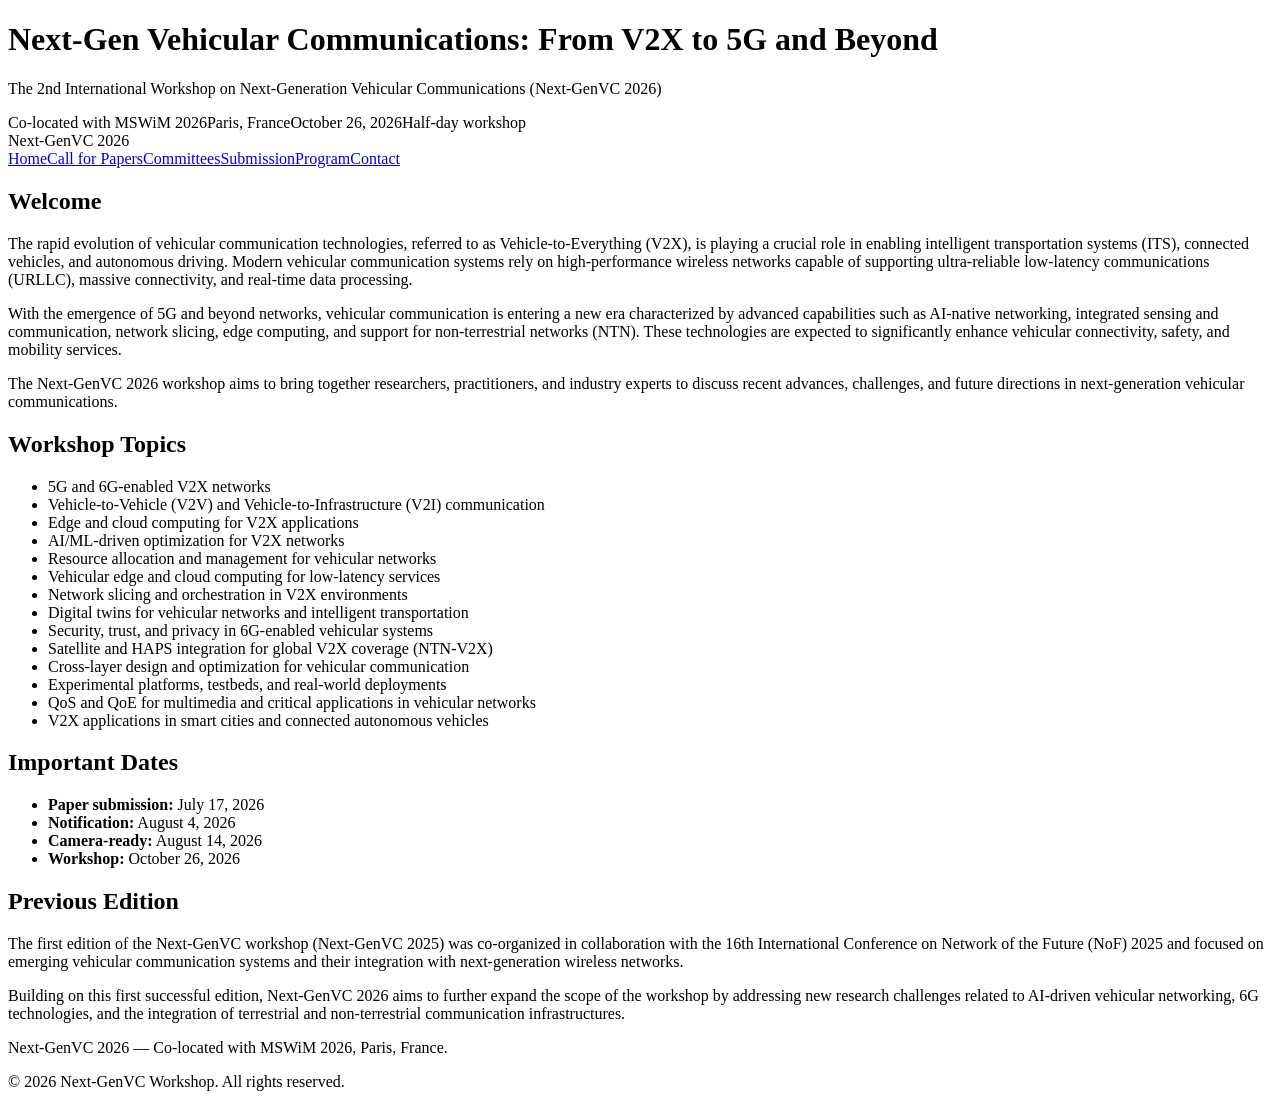
==== index.html @ ad6b2027 "Add files via upload" ====
<!DOCTYPE html>
<html lang="en">
<head>
  <meta charset="UTF-8">
  <meta name="viewport" content="width=device-width, initial-scale=1.0">
  <title>Home | Next-GenVC 2026</title>
  <link rel="stylesheet" href="css/style.css">
</head>
<body>
<header class="hero"><h1>Next-Gen Vehicular Communications: From V2X to 5G and Beyond</h1><p class="subtitle">The 2nd International Workshop on Next-Generation Vehicular Communications (Next-GenVC 2026)</p><div class="badges"><span class="badge">Co-located with MSWiM 2026</span><span class="badge">Paris, France</span><span class="badge">October 26, 2026</span><span class="badge">Half-day workshop</span></div></header>
<nav><div class="nav-inner"><div class="logo">Next-GenVC 2026</div><div class="menu"><a href="index.html">Home</a><a href="call-for-papers.html">Call for Papers</a><a href="committees.html">Committees</a><a href="submission.html">Submission</a><a href="program.html">Program</a><a href="contact.html">Contact</a></div></div></nav>
<main class="container">
<div class="grid"><section><div class="card"><h2>Welcome</h2><p>The rapid evolution of vehicular communication technologies, referred to as Vehicle-to-Everything (V2X), is playing a crucial role in enabling intelligent transportation systems (ITS), connected vehicles, and autonomous driving. Modern vehicular communication systems rely on high-performance wireless networks capable of supporting ultra-reliable low-latency communications (URLLC), massive connectivity, and real-time data processing.</p><p>With the emergence of 5G and beyond networks, vehicular communication is entering a new era characterized by advanced capabilities such as AI-native networking, integrated sensing and communication, network slicing, edge computing, and support for non-terrestrial networks (NTN). These technologies are expected to significantly enhance vehicular connectivity, safety, and mobility services.</p><p>The Next-GenVC 2026 workshop aims to bring together researchers, practitioners, and industry experts to discuss recent advances, challenges, and future directions in next-generation vehicular communications.</p></div><div class="card"><h2>Workshop Topics</h2><ul class="topic-list"><li>5G and 6G-enabled V2X networks</li><li>Vehicle-to-Vehicle (V2V) and Vehicle-to-Infrastructure (V2I) communication</li><li>Edge and cloud computing for V2X applications</li><li>AI/ML-driven optimization for V2X networks</li><li>Resource allocation and management for vehicular networks</li><li>Vehicular edge and cloud computing for low-latency services</li><li>Network slicing and orchestration in V2X environments</li><li>Digital twins for vehicular networks and intelligent transportation</li><li>Security, trust, and privacy in 6G-enabled vehicular systems</li><li>Satellite and HAPS integration for global V2X coverage (NTN-V2X)</li><li>Cross-layer design and optimization for vehicular communication</li><li>Experimental platforms, testbeds, and real-world deployments</li><li>QoS and QoE for multimedia and critical applications in vehicular networks</li><li>V2X applications in smart cities and connected autonomous vehicles</li></ul></div></section><aside><div class="card"><h2>Important Dates</h2><ul class="date-list"><li><strong>Paper submission:</strong> July 17, 2026</li><li><strong>Notification:</strong> August 4, 2026</li><li><strong>Camera-ready:</strong> August 14, 2026</li><li><strong>Workshop:</strong> October 26, 2026</li></ul></div></aside></div><div class="card"><h2>Previous Edition</h2><p>The first edition of the Next-GenVC workshop (Next-GenVC 2025) was co-organized in collaboration with the 16th International Conference on Network of the Future (NoF) 2025 and focused on emerging vehicular communication systems and their integration with next-generation wireless networks.</p><p>Building on this first successful edition, Next-GenVC 2026 aims to further expand the scope of the workshop by addressing new research challenges related to AI-driven vehicular networking, 6G technologies, and the integration of terrestrial and non-terrestrial communication infrastructures.</p></div>
</main>
<footer>
  <p>Next-GenVC 2026 — Co-located with MSWiM 2026, Paris, France.</p>
  <p>&copy; 2026 Next-GenVC Workshop. All rights reserved.</p>
</footer>
</body>
</html>
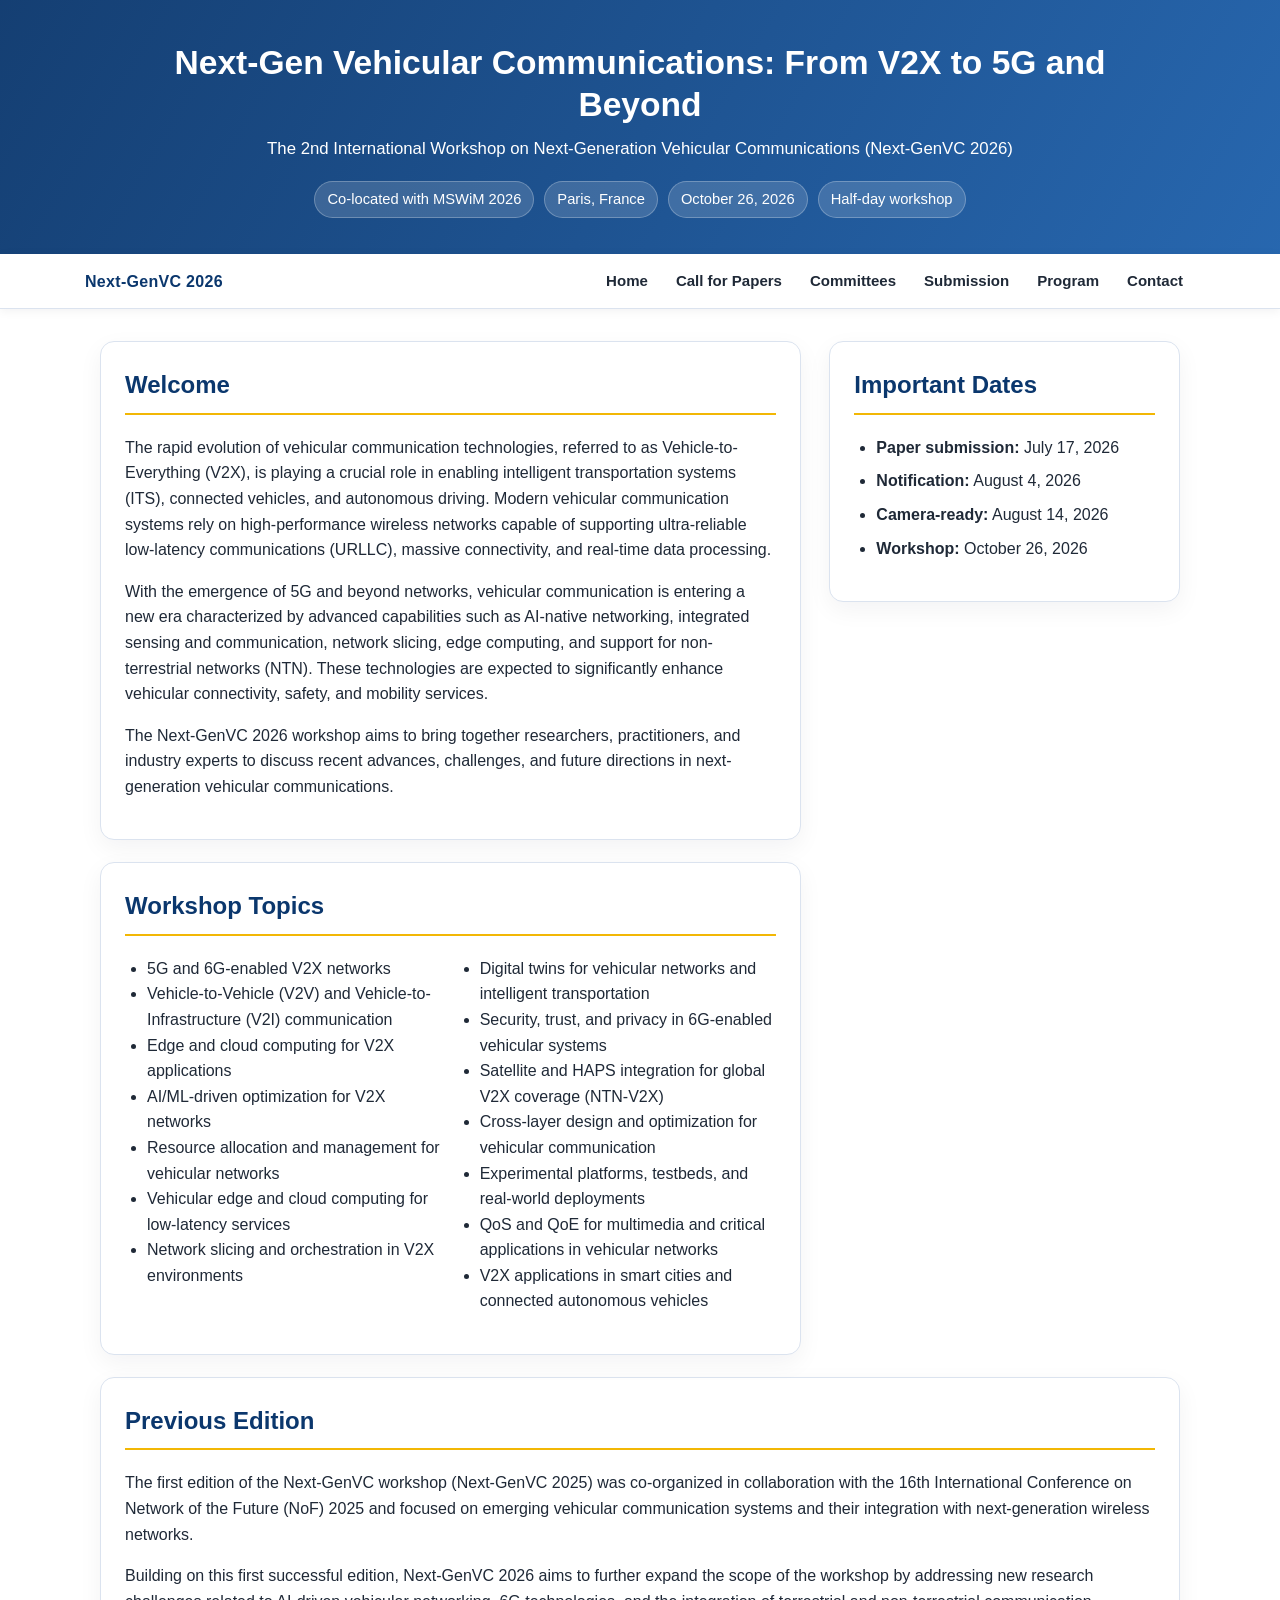
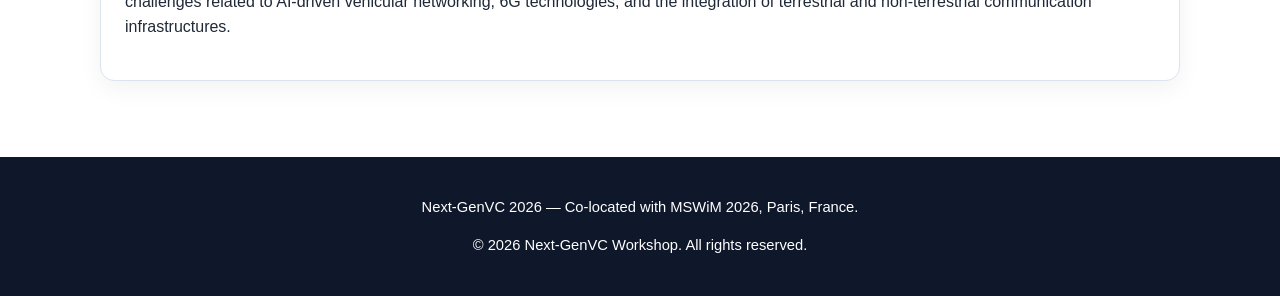
==== commit 530749f3: "Update index.html" ====
--- a/index.html
+++ b/index.html
@@ -4,7 +4,7 @@
   <meta charset="UTF-8">
   <meta name="viewport" content="width=device-width, initial-scale=1.0">
   <title>Home | Next-GenVC 2026</title>
-  <link rel="stylesheet" href="css/style.css">
+  <link rel="stylesheet" href="style.css">
 </head>
 <body>
 <header class="hero"><h1>Next-Gen Vehicular Communications: From V2X to 5G and Beyond</h1><p class="subtitle">The 2nd International Workshop on Next-Generation Vehicular Communications (Next-GenVC 2026)</p><div class="badges"><span class="badge">Co-located with MSWiM 2026</span><span class="badge">Paris, France</span><span class="badge">October 26, 2026</span><span class="badge">Half-day workshop</span></div></header>
@@ -17,4 +17,4 @@
   <p>&copy; 2026 Next-GenVC Workshop. All rights reserved.</p>
 </footer>
 </body>
-</html>+</html>
--- a/style.css
+++ b/style.css
@@ -0,0 +1,193 @@
+:root {
+  --primary: #0b376d;
+  --secondary: #155aa8;
+  --accent: #f2b705;
+  --light: #f7f9fc;
+  --dark: #1f2937;
+  --muted: #64748b;
+  --border: #dbe3ef;
+}
+
+* { box-sizing: border-box; }
+
+body {
+  margin: 0;
+  font-family: Arial, Helvetica, sans-serif;
+  color: var(--dark);
+  background: #ffffff;
+  line-height: 1.6;
+}
+
+.hero {
+  background: linear-gradient(120deg, rgba(11,55,109,.96), rgba(21,90,168,.92));
+  color: white;
+  padding: 42px 20px 36px;
+  text-align: center;
+}
+
+.hero h1 {
+  margin: 0 auto 10px;
+  max-width: 1050px;
+  font-size: 2.1rem;
+  line-height: 1.25;
+}
+
+.hero .subtitle {
+  font-size: 1.05rem;
+  max-width: 980px;
+  margin: 0 auto 14px;
+}
+
+.badges {
+  display: flex;
+  flex-wrap: wrap;
+  gap: 10px;
+  justify-content: center;
+  margin-top: 18px;
+}
+
+.badge {
+  background: rgba(255,255,255,.15);
+  border: 1px solid rgba(255,255,255,.25);
+  padding: 6px 12px;
+  border-radius: 999px;
+  font-size: .92rem;
+}
+
+nav {
+  position: sticky;
+  top: 0;
+  z-index: 100;
+  background: white;
+  border-bottom: 1px solid var(--border);
+  box-shadow: 0 2px 10px rgba(15, 23, 42, .06);
+}
+
+.nav-inner {
+  max-width: 1150px;
+  margin: 0 auto;
+  display: flex;
+  align-items: center;
+  justify-content: space-between;
+  padding: 0 20px;
+}
+
+.logo {
+  font-weight: 700;
+  color: var(--primary);
+  letter-spacing: .3px;
+}
+
+.menu {
+  display: flex;
+  flex-wrap: wrap;
+  gap: 4px;
+}
+
+.menu a {
+  display: block;
+  padding: 15px 12px;
+  text-decoration: none;
+  color: var(--dark);
+  font-weight: 600;
+  font-size: .94rem;
+}
+
+.menu a:hover, .menu a.active {
+  color: var(--secondary);
+  border-bottom: 3px solid var(--accent);
+}
+
+.container {
+  max-width: 1120px;
+  margin: 0 auto;
+  padding: 32px 20px 54px;
+}
+
+.grid {
+  display: grid;
+  grid-template-columns: 2fr 1fr;
+  gap: 28px;
+}
+
+.card {
+  background: white;
+  border: 1px solid var(--border);
+  border-radius: 14px;
+  padding: 24px;
+  margin-bottom: 22px;
+  box-shadow: 0 8px 24px rgba(15, 23, 42, .05);
+}
+
+h2 {
+  color: var(--primary);
+  margin-top: 0;
+  border-bottom: 2px solid var(--accent);
+  padding-bottom: 8px;
+}
+
+h3 { color: var(--secondary); }
+
+ul { padding-left: 22px; }
+
+.topic-list {
+  columns: 2;
+  column-gap: 36px;
+}
+
+.date-list li, .committee-list li {
+  margin-bottom: 8px;
+}
+
+.notice {
+  background: var(--light);
+  border-left: 5px solid var(--accent);
+  padding: 16px 18px;
+  border-radius: 10px;
+  margin: 18px 0;
+}
+
+.button {
+  display: inline-block;
+  background: var(--secondary);
+  color: white;
+  text-decoration: none;
+  padding: 10px 16px;
+  border-radius: 8px;
+  font-weight: 700;
+}
+
+.button:hover { background: var(--primary); }
+
+footer {
+  background: #0f172a;
+  color: white;
+  text-align: center;
+  padding: 24px 20px;
+  font-size: .92rem;
+}
+
+footer a { color: #fff; }
+
+.table {
+  width: 100%;
+  border-collapse: collapse;
+  margin: 15px 0;
+}
+
+.table th, .table td {
+  border: 1px solid var(--border);
+  padding: 10px;
+  text-align: left;
+}
+
+.table th { background: var(--light); }
+
+@media (max-width: 860px) {
+  .grid { grid-template-columns: 1fr; }
+  .nav-inner { display: block; padding: 10px 20px; }
+  .menu { margin-top: 8px; }
+  .menu a { padding: 8px 8px; }
+  .topic-list { columns: 1; }
+  .hero h1 { font-size: 1.55rem; }
+}
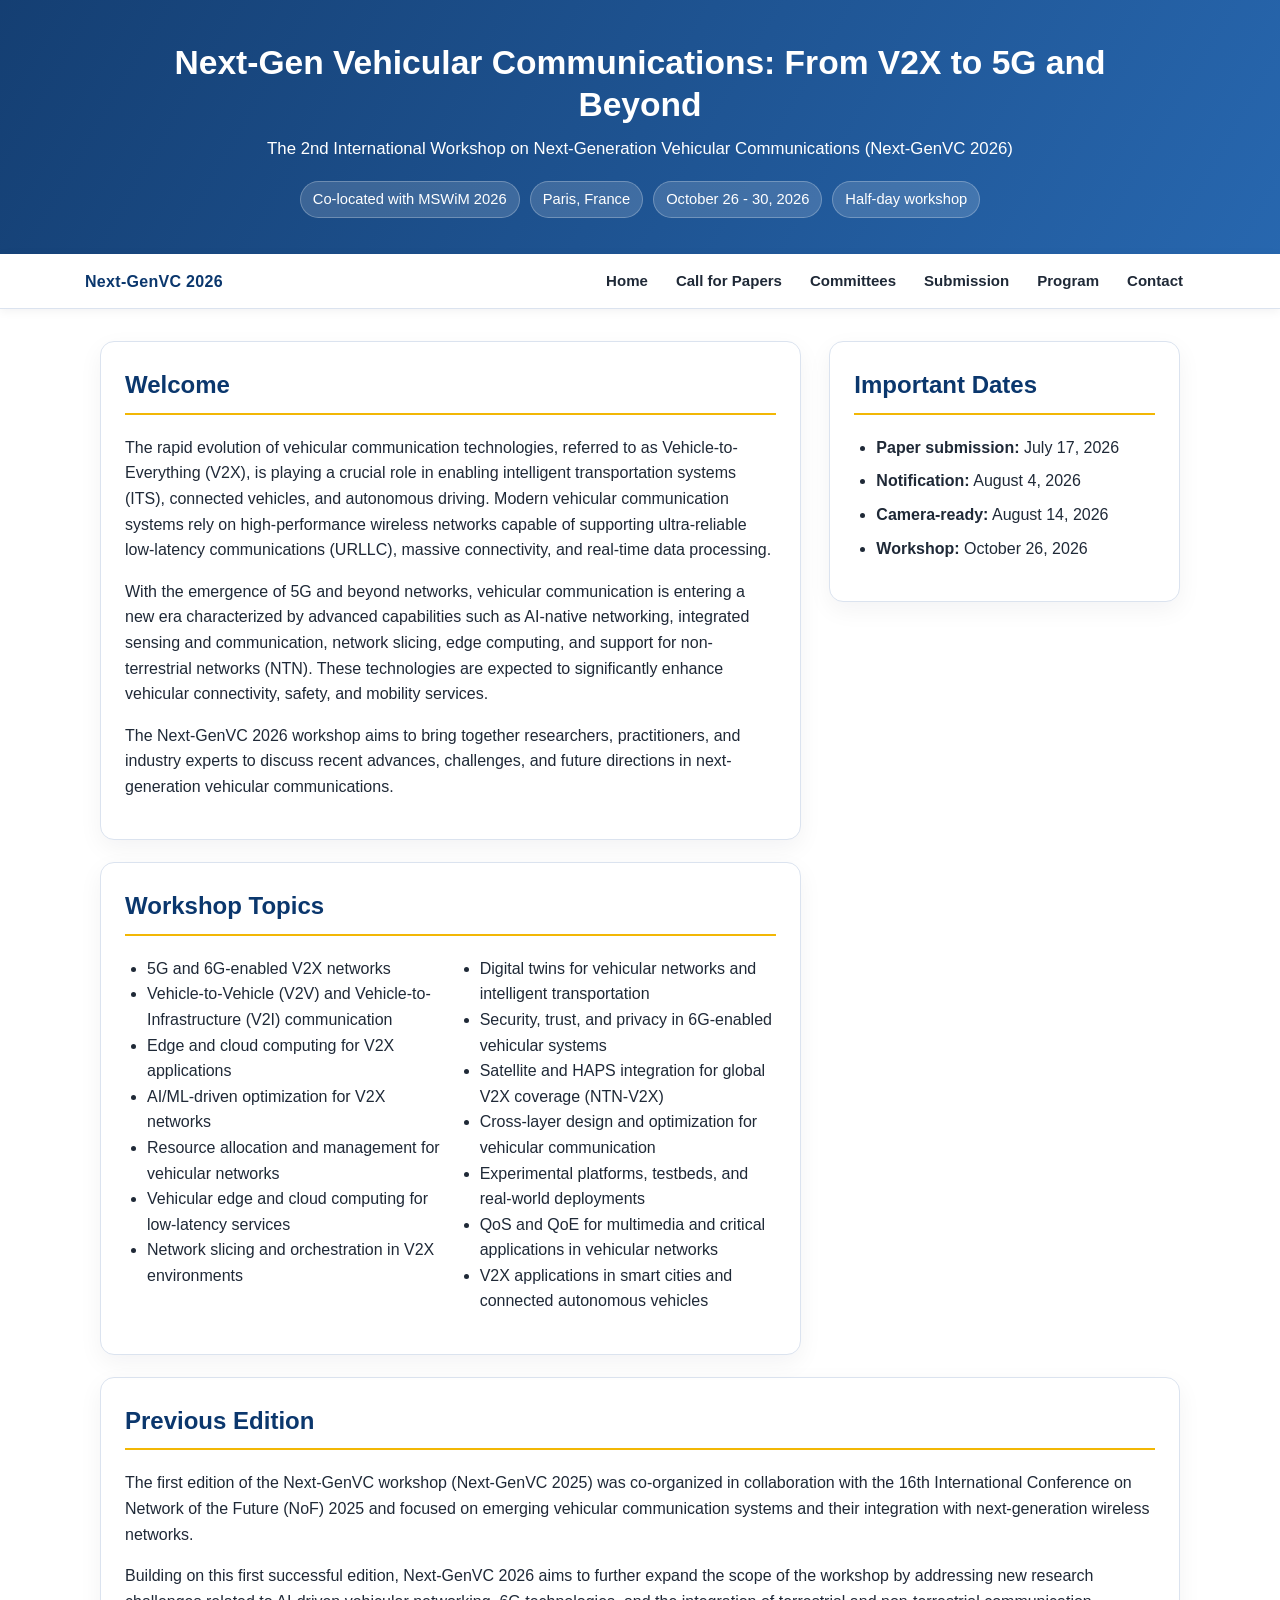
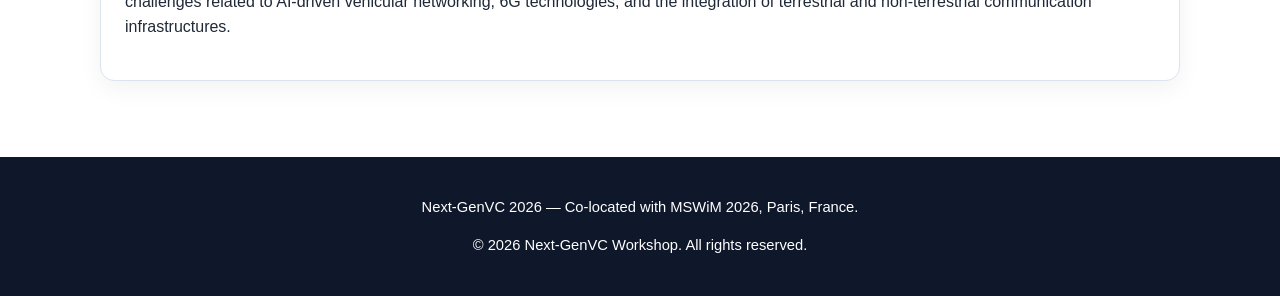
==== commit a5679071: "Update index.html" ====
--- a/index.html
+++ b/index.html
@@ -7,7 +7,7 @@
   <link rel="stylesheet" href="style.css">
 </head>
 <body>
-<header class="hero"><h1>Next-Gen Vehicular Communications: From V2X to 5G and Beyond</h1><p class="subtitle">The 2nd International Workshop on Next-Generation Vehicular Communications (Next-GenVC 2026)</p><div class="badges"><span class="badge">Co-located with MSWiM 2026</span><span class="badge">Paris, France</span><span class="badge">October 26, 2026</span><span class="badge">Half-day workshop</span></div></header>
+<header class="hero"><h1>Next-Gen Vehicular Communications: From V2X to 5G and Beyond</h1><p class="subtitle">The 2nd International Workshop on Next-Generation Vehicular Communications (Next-GenVC 2026)</p><div class="badges"><span class="badge">Co-located with MSWiM 2026</span><span class="badge">Paris, France</span><span class="badge">October 26 - 30, 2026</span><span class="badge">Half-day workshop</span></div></header>
 <nav><div class="nav-inner"><div class="logo">Next-GenVC 2026</div><div class="menu"><a href="index.html">Home</a><a href="call-for-papers.html">Call for Papers</a><a href="committees.html">Committees</a><a href="submission.html">Submission</a><a href="program.html">Program</a><a href="contact.html">Contact</a></div></div></nav>
 <main class="container">
 <div class="grid"><section><div class="card"><h2>Welcome</h2><p>The rapid evolution of vehicular communication technologies, referred to as Vehicle-to-Everything (V2X), is playing a crucial role in enabling intelligent transportation systems (ITS), connected vehicles, and autonomous driving. Modern vehicular communication systems rely on high-performance wireless networks capable of supporting ultra-reliable low-latency communications (URLLC), massive connectivity, and real-time data processing.</p><p>With the emergence of 5G and beyond networks, vehicular communication is entering a new era characterized by advanced capabilities such as AI-native networking, integrated sensing and communication, network slicing, edge computing, and support for non-terrestrial networks (NTN). These technologies are expected to significantly enhance vehicular connectivity, safety, and mobility services.</p><p>The Next-GenVC 2026 workshop aims to bring together researchers, practitioners, and industry experts to discuss recent advances, challenges, and future directions in next-generation vehicular communications.</p></div><div class="card"><h2>Workshop Topics</h2><ul class="topic-list"><li>5G and 6G-enabled V2X networks</li><li>Vehicle-to-Vehicle (V2V) and Vehicle-to-Infrastructure (V2I) communication</li><li>Edge and cloud computing for V2X applications</li><li>AI/ML-driven optimization for V2X networks</li><li>Resource allocation and management for vehicular networks</li><li>Vehicular edge and cloud computing for low-latency services</li><li>Network slicing and orchestration in V2X environments</li><li>Digital twins for vehicular networks and intelligent transportation</li><li>Security, trust, and privacy in 6G-enabled vehicular systems</li><li>Satellite and HAPS integration for global V2X coverage (NTN-V2X)</li><li>Cross-layer design and optimization for vehicular communication</li><li>Experimental platforms, testbeds, and real-world deployments</li><li>QoS and QoE for multimedia and critical applications in vehicular networks</li><li>V2X applications in smart cities and connected autonomous vehicles</li></ul></div></section><aside><div class="card"><h2>Important Dates</h2><ul class="date-list"><li><strong>Paper submission:</strong> July 17, 2026</li><li><strong>Notification:</strong> August 4, 2026</li><li><strong>Camera-ready:</strong> August 14, 2026</li><li><strong>Workshop:</strong> October 26, 2026</li></ul></div></aside></div><div class="card"><h2>Previous Edition</h2><p>The first edition of the Next-GenVC workshop (Next-GenVC 2025) was co-organized in collaboration with the 16th International Conference on Network of the Future (NoF) 2025 and focused on emerging vehicular communication systems and their integration with next-generation wireless networks.</p><p>Building on this first successful edition, Next-GenVC 2026 aims to further expand the scope of the workshop by addressing new research challenges related to AI-driven vehicular networking, 6G technologies, and the integration of terrestrial and non-terrestrial communication infrastructures.</p></div>
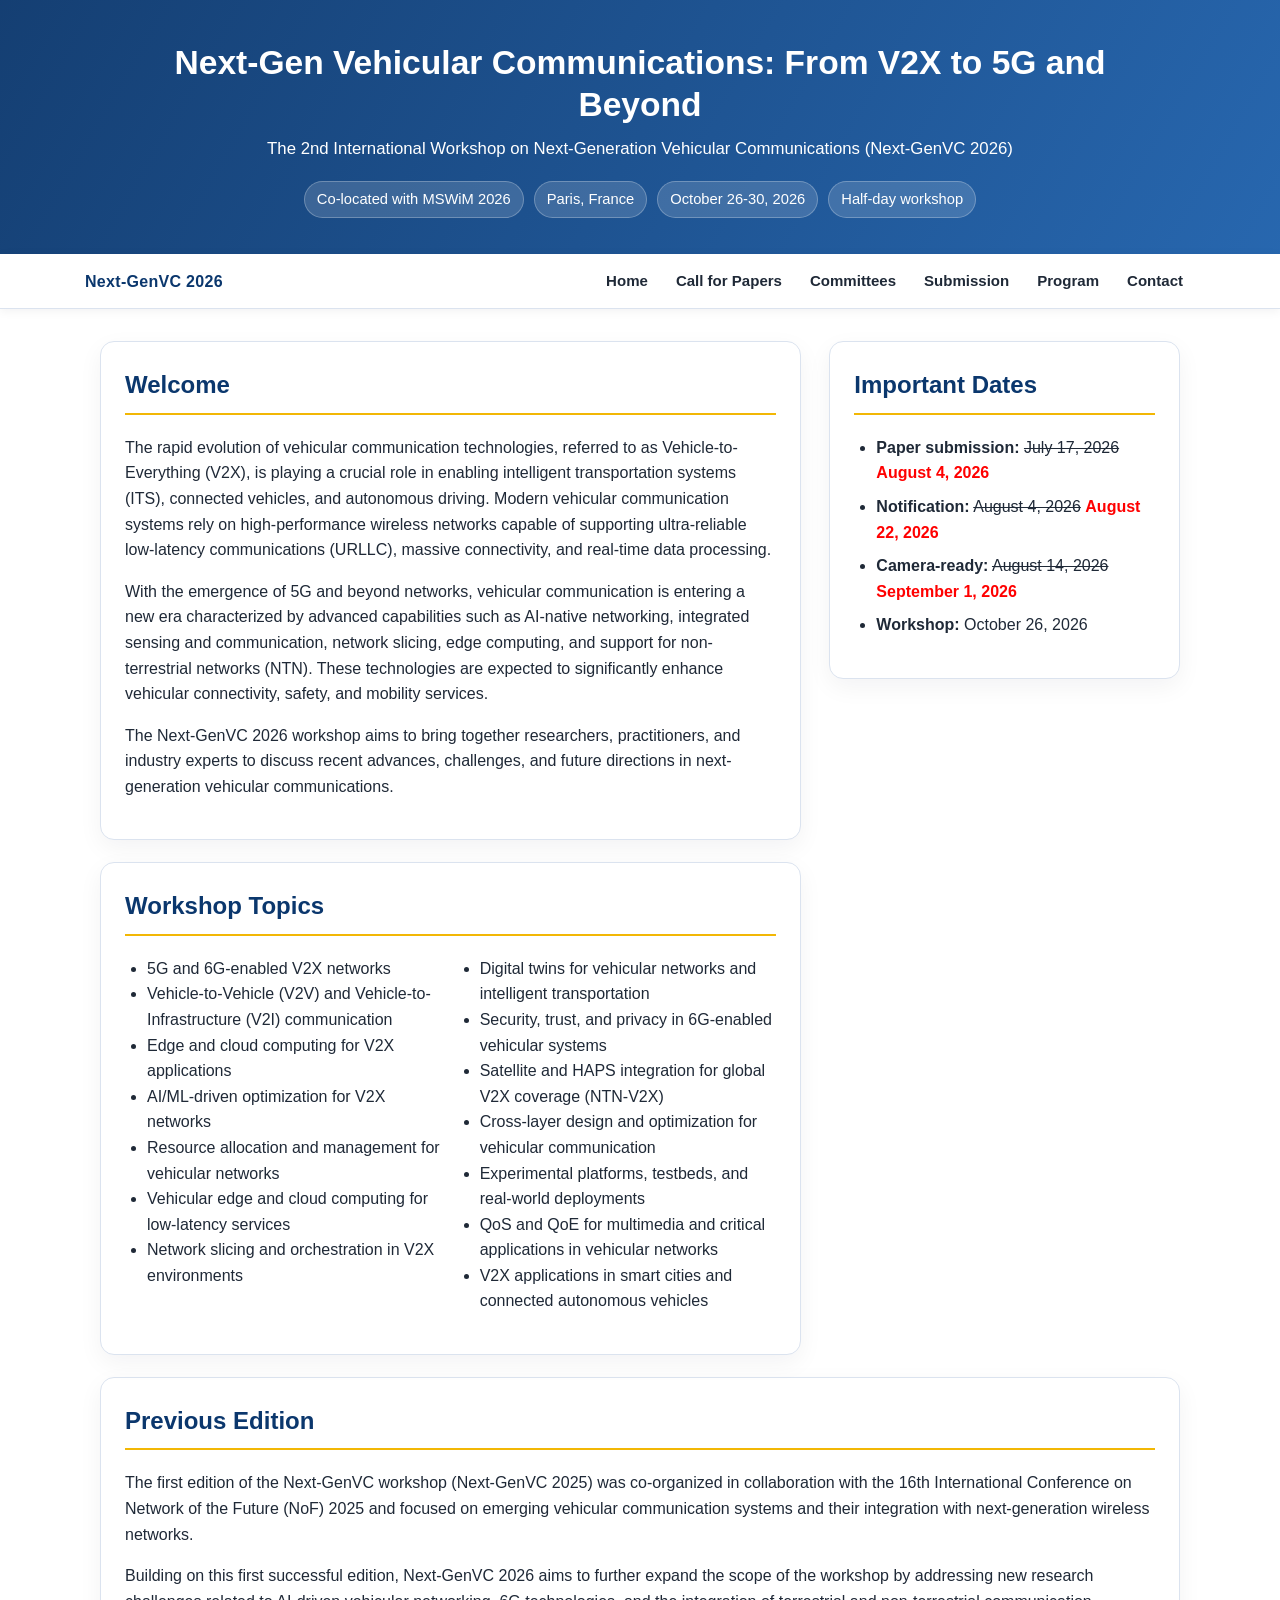
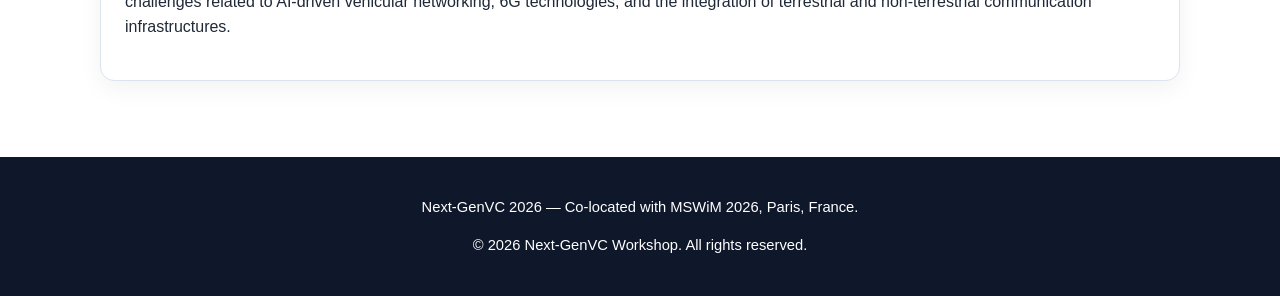
==== commit 7184859a: "Update index.html" ====
--- a/index.html
+++ b/index.html
@@ -1,20 +1,21 @@
 <!DOCTYPE html>
+
 <html lang="en">
 <head>
-  <meta charset="UTF-8">
-  <meta name="viewport" content="width=device-width, initial-scale=1.0">
-  <title>Home | Next-GenVC 2026</title>
-  <link rel="stylesheet" href="style.css">
+<meta charset="utf-8"/>
+<meta content="width=device-width, initial-scale=1.0" name="viewport"/>
+<title>Home | Next-GenVC 2026</title>
+<link href="style.css" rel="stylesheet"/>
 </head>
 <body>
-<header class="hero"><h1>Next-Gen Vehicular Communications: From V2X to 5G and Beyond</h1><p class="subtitle">The 2nd International Workshop on Next-Generation Vehicular Communications (Next-GenVC 2026)</p><div class="badges"><span class="badge">Co-located with MSWiM 2026</span><span class="badge">Paris, France</span><span class="badge">October 26 - 30, 2026</span><span class="badge">Half-day workshop</span></div></header>
+<header class="hero"><h1>Next-Gen Vehicular Communications: From V2X to 5G and Beyond</h1><p class="subtitle">The 2nd International Workshop on Next-Generation Vehicular Communications (Next-GenVC 2026)</p><div class="badges"><span class="badge">Co-located with MSWiM 2026</span><span class="badge">Paris, France</span><span class="badge">October 26-30, 2026</span><span class="badge">Half-day workshop</span></div></header>
 <nav><div class="nav-inner"><div class="logo">Next-GenVC 2026</div><div class="menu"><a href="index.html">Home</a><a href="call-for-papers.html">Call for Papers</a><a href="committees.html">Committees</a><a href="submission.html">Submission</a><a href="program.html">Program</a><a href="contact.html">Contact</a></div></div></nav>
 <main class="container">
-<div class="grid"><section><div class="card"><h2>Welcome</h2><p>The rapid evolution of vehicular communication technologies, referred to as Vehicle-to-Everything (V2X), is playing a crucial role in enabling intelligent transportation systems (ITS), connected vehicles, and autonomous driving. Modern vehicular communication systems rely on high-performance wireless networks capable of supporting ultra-reliable low-latency communications (URLLC), massive connectivity, and real-time data processing.</p><p>With the emergence of 5G and beyond networks, vehicular communication is entering a new era characterized by advanced capabilities such as AI-native networking, integrated sensing and communication, network slicing, edge computing, and support for non-terrestrial networks (NTN). These technologies are expected to significantly enhance vehicular connectivity, safety, and mobility services.</p><p>The Next-GenVC 2026 workshop aims to bring together researchers, practitioners, and industry experts to discuss recent advances, challenges, and future directions in next-generation vehicular communications.</p></div><div class="card"><h2>Workshop Topics</h2><ul class="topic-list"><li>5G and 6G-enabled V2X networks</li><li>Vehicle-to-Vehicle (V2V) and Vehicle-to-Infrastructure (V2I) communication</li><li>Edge and cloud computing for V2X applications</li><li>AI/ML-driven optimization for V2X networks</li><li>Resource allocation and management for vehicular networks</li><li>Vehicular edge and cloud computing for low-latency services</li><li>Network slicing and orchestration in V2X environments</li><li>Digital twins for vehicular networks and intelligent transportation</li><li>Security, trust, and privacy in 6G-enabled vehicular systems</li><li>Satellite and HAPS integration for global V2X coverage (NTN-V2X)</li><li>Cross-layer design and optimization for vehicular communication</li><li>Experimental platforms, testbeds, and real-world deployments</li><li>QoS and QoE for multimedia and critical applications in vehicular networks</li><li>V2X applications in smart cities and connected autonomous vehicles</li></ul></div></section><aside><div class="card"><h2>Important Dates</h2><ul class="date-list"><li><strong>Paper submission:</strong> July 17, 2026</li><li><strong>Notification:</strong> August 4, 2026</li><li><strong>Camera-ready:</strong> August 14, 2026</li><li><strong>Workshop:</strong> October 26, 2026</li></ul></div></aside></div><div class="card"><h2>Previous Edition</h2><p>The first edition of the Next-GenVC workshop (Next-GenVC 2025) was co-organized in collaboration with the 16th International Conference on Network of the Future (NoF) 2025 and focused on emerging vehicular communication systems and their integration with next-generation wireless networks.</p><p>Building on this first successful edition, Next-GenVC 2026 aims to further expand the scope of the workshop by addressing new research challenges related to AI-driven vehicular networking, 6G technologies, and the integration of terrestrial and non-terrestrial communication infrastructures.</p></div>
+<div class="grid"><section><div class="card"><h2>Welcome</h2><p>The rapid evolution of vehicular communication technologies, referred to as Vehicle-to-Everything (V2X), is playing a crucial role in enabling intelligent transportation systems (ITS), connected vehicles, and autonomous driving. Modern vehicular communication systems rely on high-performance wireless networks capable of supporting ultra-reliable low-latency communications (URLLC), massive connectivity, and real-time data processing.</p><p>With the emergence of 5G and beyond networks, vehicular communication is entering a new era characterized by advanced capabilities such as AI-native networking, integrated sensing and communication, network slicing, edge computing, and support for non-terrestrial networks (NTN). These technologies are expected to significantly enhance vehicular connectivity, safety, and mobility services.</p><p>The Next-GenVC 2026 workshop aims to bring together researchers, practitioners, and industry experts to discuss recent advances, challenges, and future directions in next-generation vehicular communications.</p></div><div class="card"><h2>Workshop Topics</h2><ul class="topic-list"><li>5G and 6G-enabled V2X networks</li><li>Vehicle-to-Vehicle (V2V) and Vehicle-to-Infrastructure (V2I) communication</li><li>Edge and cloud computing for V2X applications</li><li>AI/ML-driven optimization for V2X networks</li><li>Resource allocation and management for vehicular networks</li><li>Vehicular edge and cloud computing for low-latency services</li><li>Network slicing and orchestration in V2X environments</li><li>Digital twins for vehicular networks and intelligent transportation</li><li>Security, trust, and privacy in 6G-enabled vehicular systems</li><li>Satellite and HAPS integration for global V2X coverage (NTN-V2X)</li><li>Cross-layer design and optimization for vehicular communication</li><li>Experimental platforms, testbeds, and real-world deployments</li><li>QoS and QoE for multimedia and critical applications in vehicular networks</li><li>V2X applications in smart cities and connected autonomous vehicles</li></ul></div></section><aside><div class="card"><h2>Important Dates</h2><ul class="date-list"><li><strong>Paper submission:</strong> <del>July 17, 2026</del> <span style="color:red;font-weight:bold;">August 4, 2026</span></li><li><strong>Notification:</strong> <del>August 4, 2026</del> <span style="color:red;font-weight:bold;">August 22, 2026</span></li><li><strong>Camera-ready:</strong> <del>August 14, 2026</del> <span style="color:red;font-weight:bold;">September 1, 2026</span></li><li><strong>Workshop:</strong> October 26, 2026</li></ul></div></aside></div><div class="card"><h2>Previous Edition</h2><p>The first edition of the Next-GenVC workshop (Next-GenVC 2025) was co-organized in collaboration with the 16th International Conference on Network of the Future (NoF) 2025 and focused on emerging vehicular communication systems and their integration with next-generation wireless networks.</p><p>Building on this first successful edition, Next-GenVC 2026 aims to further expand the scope of the workshop by addressing new research challenges related to AI-driven vehicular networking, 6G technologies, and the integration of terrestrial and non-terrestrial communication infrastructures.</p></div>
 </main>
 <footer>
-  <p>Next-GenVC 2026 — Co-located with MSWiM 2026, Paris, France.</p>
-  <p>&copy; 2026 Next-GenVC Workshop. All rights reserved.</p>
+<p>Next-GenVC 2026 — Co-located with MSWiM 2026, Paris, France.</p>
+<p>© 2026 Next-GenVC Workshop. All rights reserved.</p>
 </footer>
 </body>
 </html>
